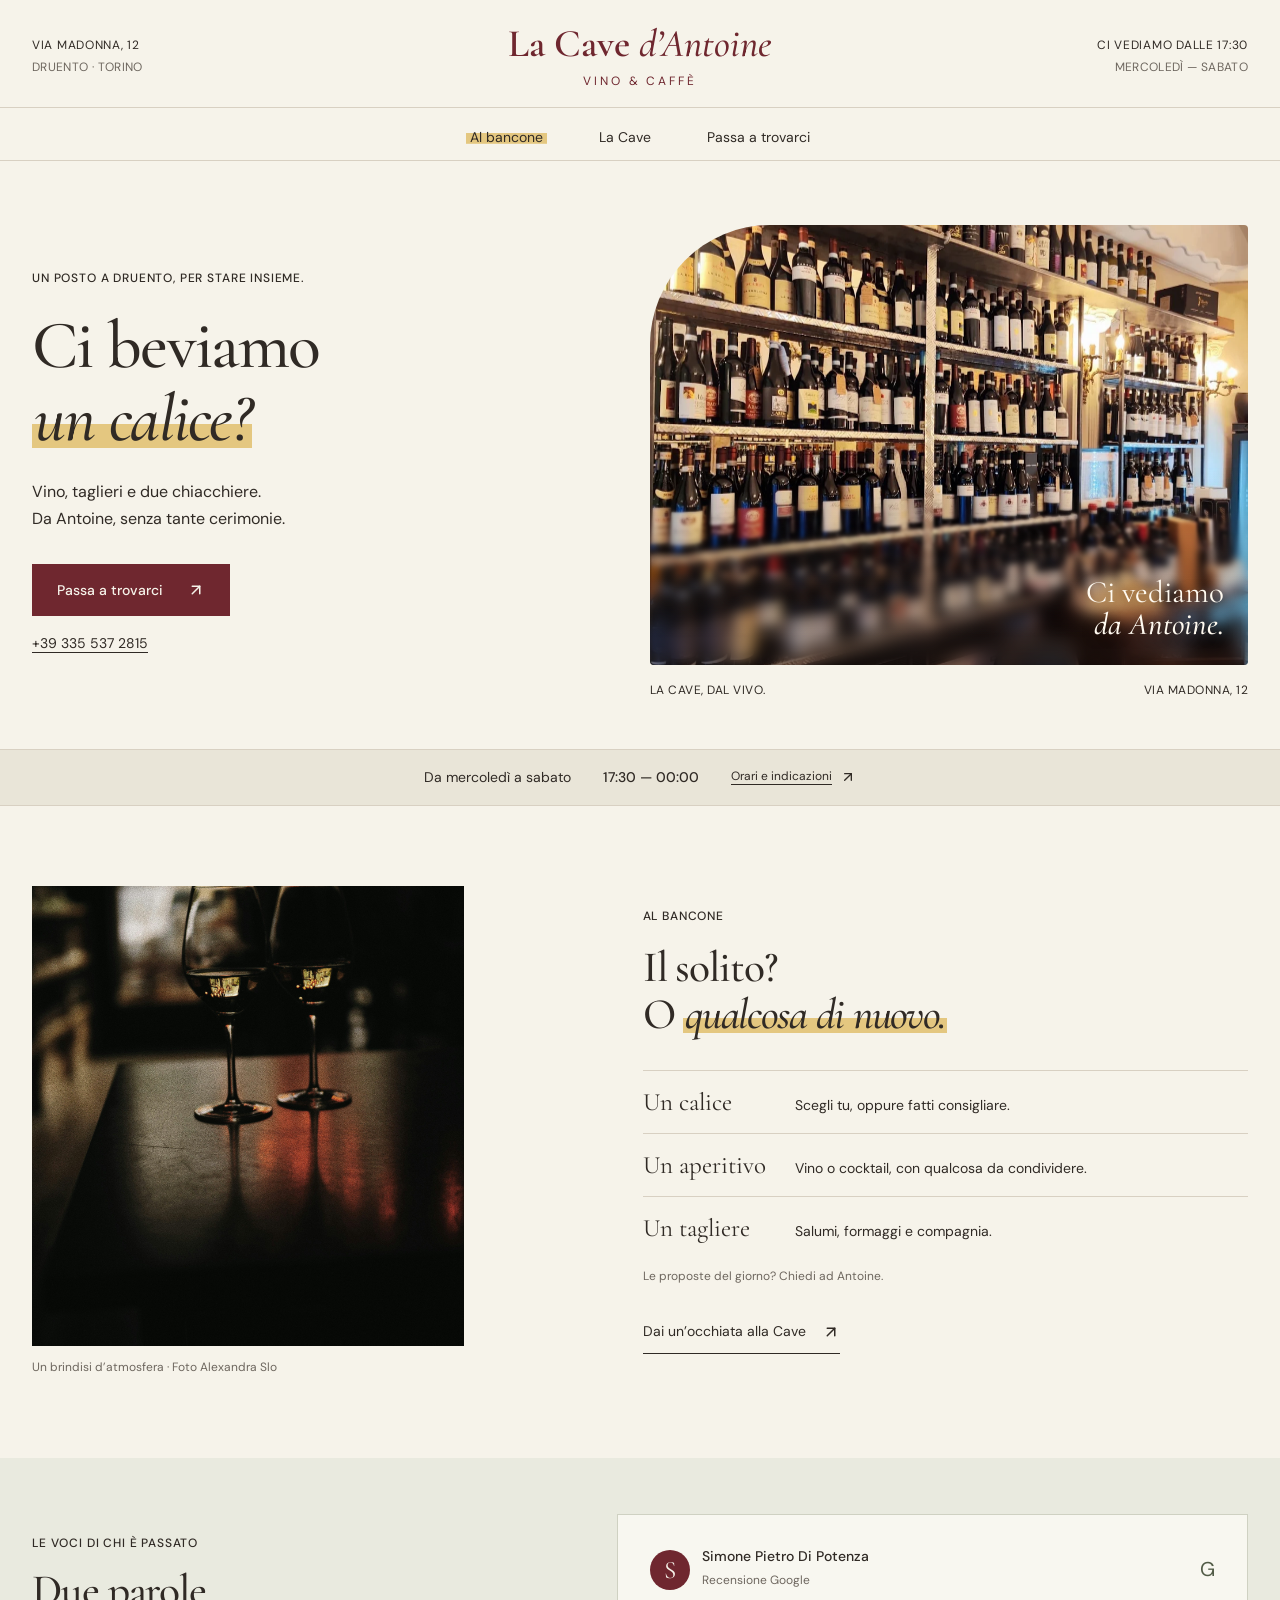
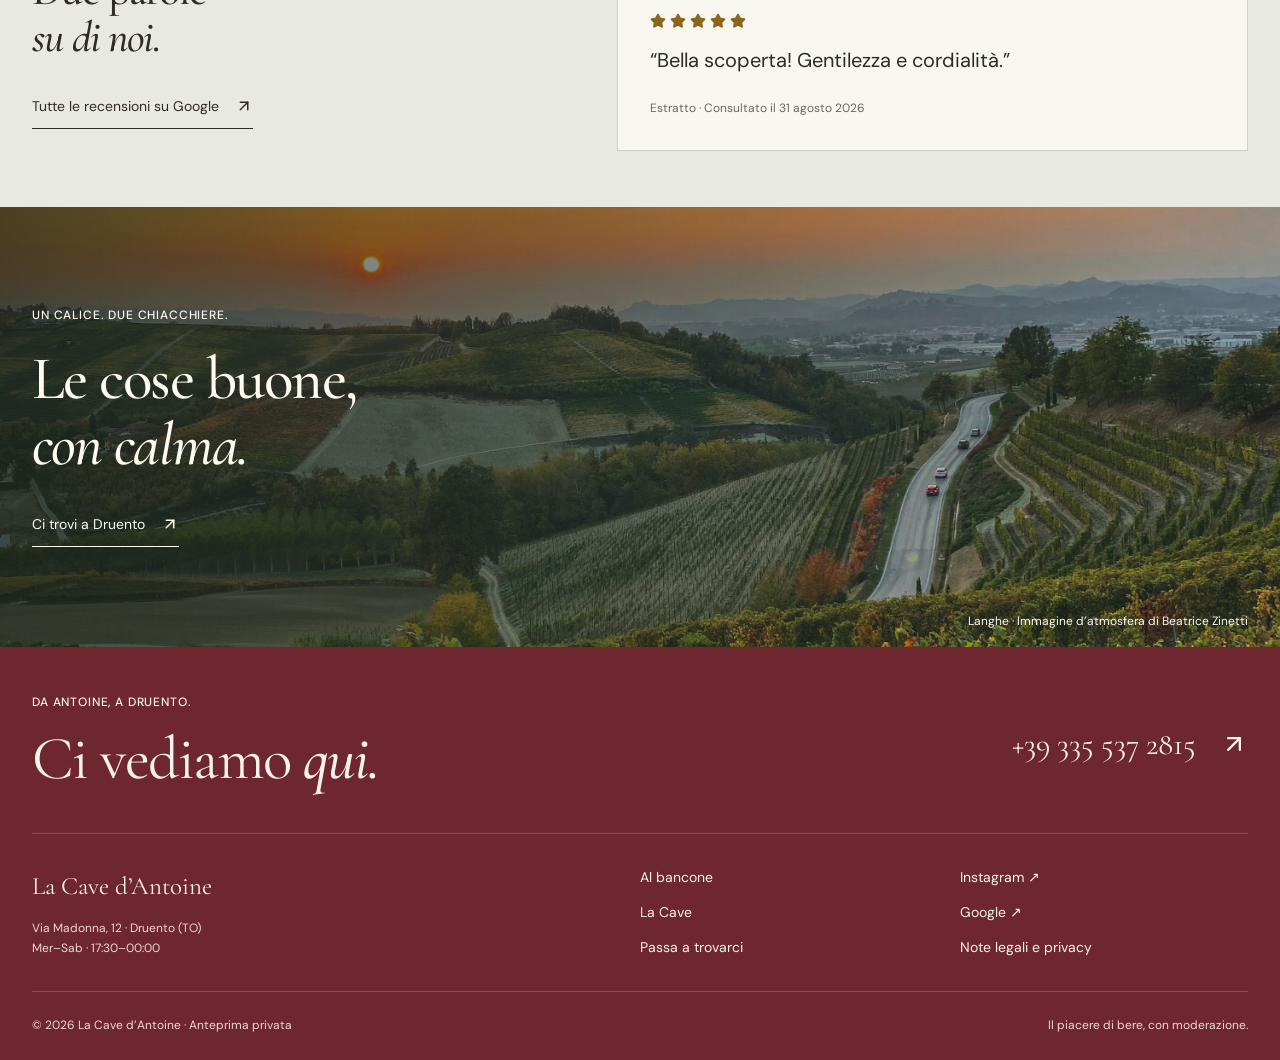
==== index.html @ 64b4bd1f "Add files via upload" ====
<!doctype html>
<html lang="it">
<head>
<!-- ⚠ TODO before publishing: replace every "your-domain-here.example" URL below (canonical/og/twitter) with the real live domain. -->
<meta charset="utf-8">
<meta name="viewport" content="width=device-width, initial-scale=1">
<title>La Cave d’Antoine | Un calice a Druento</title>
<meta name="description" content="Vino, taglieri e due chiacchiere. La Cave d’Antoine, Via Madonna 12 a Druento. Mercoledì–sabato dalle 17:30.">
<link rel="canonical" href="https://your-domain-here.example/">
<link rel="icon" href="assets/images/favicon.svg" type="image/svg+xml">
<link rel="icon" href="assets/images/favicon-32.png" sizes="32x32" type="image/png">
<link rel="icon" href="assets/images/favicon-16.png" sizes="16x16" type="image/png">
<link rel="apple-touch-icon" href="assets/images/apple-touch-icon.png">
<meta name="theme-color" content="#6f272f">
<meta property="og:type" content="website">
<meta property="og:locale" content="it_IT">
<meta property="og:site_name" content="La Cave d’Antoine">
<meta property="og:title" content="La Cave d’Antoine | Un calice a Druento">
<meta property="og:description" content="Vino, taglieri e due chiacchiere. La Cave d’Antoine, Via Madonna 12 a Druento. Mercoledì–sabato dalle 17:30.">
<meta property="og:url" content="https://your-domain-here.example/">
<meta property="og:image" content="https://your-domain-here.example/assets/images/og.png">
<meta property="og:image:type" content="image/png">
<meta property="og:image:width" content="1731">
<meta property="og:image:height" content="909">
<meta name="twitter:card" content="summary_large_image">
<meta name="twitter:title" content="La Cave d’Antoine | Un calice a Druento">
<meta name="twitter:description" content="Vino, taglieri e due chiacchiere. La Cave d’Antoine, Via Madonna 12 a Druento. Mercoledì–sabato dalle 17:30.">
<meta name="twitter:image" content="https://your-domain-here.example/assets/images/og.png">
<link rel="stylesheet" href="assets/css/style.css">
</head>
<body>
<a class="skip-link" href="#contenuto">Vai al contenuto</a>
<header class="masthead">
  <div class="masthead-sign wrap">
    <p class="masthead-address">VIA MADONNA, 12<span>DRUENTO · TORINO</span></p>
    <a href="index.html" class="sign-name" aria-label="La Cave d’Antoine, pagina iniziale">La Cave <em>d’Antoine</em><small>VINO &amp; CAFFÈ</small></a>
    <p class="masthead-hours">CI VEDIAMO DALLE 17:30<span>MERCOLEDÌ — SABATO</span></p>
    <button type="button" class="menu-toggle" id="menu-toggle" aria-label="Apri il menu" aria-haspopup="dialog"><svg width="24" height="24" viewBox="0 0 24 24" fill="none" stroke="currentColor" stroke-width="2" stroke-linecap="round" stroke-linejoin="round" aria-hidden="true"><path d="M4 5h16"/><path d="M4 12h16"/><path d="M4 19h16"/></svg></button>
  </div>
  <nav class="masthead-nav" aria-label="Navigazione principale">
    <a href="index.html" aria-current="page"><span class="nav-marker" data-letter-swap>Al bancone</span></a>
    <a href="la-cave.html"><span class="nav-marker" data-letter-swap>La Cave</span></a>
    <a href="contatti.html"><span class="nav-marker" data-letter-swap>Passa a trovarci</span></a>
  </nav>
  <div class="masthead-mobile-note"><span>DRUENTO</span><span>MER–SAB DALLE 17:30</span></div>
</header>

<dialog class="menu-sheet" id="menu-dialog" aria-label="Menu di navigazione">
  <svg class="menu-curtain" viewBox="0 0 100 100" preserveAspectRatio="none" aria-hidden="true"><path d="M 0 100 V 0 Q 50 0 100 0 V 100 z"></path></svg>
  <button type="button" class="menu-close" data-dialog-close aria-label="Chiudi il menu"><svg width="24" height="24" viewBox="0 0 24 24" fill="none" stroke="currentColor" stroke-width="2" stroke-linecap="round" stroke-linejoin="round" aria-hidden="true"><path d="M18 6 6 18"/><path d="m6 6 12 12"/></svg></button>
  <div class="menu-sheet-copy">
    <h2 class="dialog-title">Ciao, accomodati.</h2>
    <p class="sr-only">Navigazione del sito La Cave d’Antoine</p>
    <nav aria-label="Navigazione mobile">
      <a href="index.html" aria-current="page"><span>01</span>Al bancone<svg width="24" height="24" viewBox="0 0 24 24" fill="none" stroke="currentColor" stroke-width="2" stroke-linecap="round" stroke-linejoin="round" aria-hidden="true"><path d="M7 7h10v10"/><path d="M7 17 17 7"/></svg></a>
      <a href="la-cave.html"><span>02</span>La Cave<svg width="24" height="24" viewBox="0 0 24 24" fill="none" stroke="currentColor" stroke-width="2" stroke-linecap="round" stroke-linejoin="round" aria-hidden="true"><path d="M7 7h10v10"/><path d="M7 17 17 7"/></svg></a>
      <a href="contatti.html"><span>03</span>Passa a trovarci<svg width="24" height="24" viewBox="0 0 24 24" fill="none" stroke="currentColor" stroke-width="2" stroke-linecap="round" stroke-linejoin="round" aria-hidden="true"><path d="M7 7h10v10"/><path d="M7 17 17 7"/></svg></a>
    </nav>
    <a href="tel:+393355372815" class="menu-phone">+39 335 537 2815</a>
    <p>Mer–Sab · 17:30–00:00</p>
    <a href="note-legali.html" class="text-link">Note legali e privacy</a>
  </div>
</dialog>

<main id="contenuto">
<section class="home-hero wrap" data-depth-scene>
  <div class="home-hello">
    <p class="eyebrow">UN POSTO A DRUENTO, PER STARE INSIEME.</p>
    <h1><span class="soft-blur" data-soft-blur aria-label="Ci beviamo"><span aria-hidden="true"><span class="soft-character">C</span><span class="soft-character">i</span><span class="soft-character">&nbsp;</span><span class="soft-character">b</span><span class="soft-character">e</span><span class="soft-character">v</span><span class="soft-character">i</span><span class="soft-character">a</span><span class="soft-character">m</span><span class="soft-character">o</span></span></span><br><mark class="text-highlight" data-highlight>un calice?</mark></h1>
    <p>Vino, taglieri e due chiacchiere.<br>Da Antoine, senza tante cerimonie.</p>
    <a href="contatti.html" class="button"><span>Passa a trovarci</span><svg width="18" height="18" viewBox="0 0 24 24" fill="none" stroke="currentColor" stroke-width="2" stroke-linecap="round" stroke-linejoin="round" aria-hidden="true"><path d="M7 7h10v10"/><path d="M7 17 17 7"/></svg></a>
    <a class="home-phone" href="tel:+393355372815">+39 335 537 2815</a>
  </div>
  <figure class="home-photo">
    <div class="photo-window" data-scroll-zoom>
      <img data-depth="24" src="assets/images/cantina.webp" alt="La parete di vini e il banco in legno della Cave d’Antoine" width="1360" height="1020" fetchpriority="high" loading="eager" sizes="(max-width: 767px) 100vw, 55vw">
      <div class="progressive-blur" aria-hidden="true">
        <span style="backdrop-filter:blur(0px);-webkit-backdrop-filter:blur(0px);mask-image:linear-gradient(180deg, rgba(255,255,255,0) 0%, rgba(255,255,255,1) 14.29%, rgba(255,255,255,1) 28.57%, rgba(255,255,255,0) 42.86%);-webkit-mask-image:linear-gradient(180deg, rgba(255,255,255,0) 0%, rgba(255,255,255,1) 14.29%, rgba(255,255,255,1) 28.57%, rgba(255,255,255,0) 42.86%)"></span>
        <span style="backdrop-filter:blur(1.5px);-webkit-backdrop-filter:blur(1.5px);mask-image:linear-gradient(180deg, rgba(255,255,255,0) 14.29%, rgba(255,255,255,1) 28.57%, rgba(255,255,255,1) 42.86%, rgba(255,255,255,0) 57.14%);-webkit-mask-image:linear-gradient(180deg, rgba(255,255,255,0) 14.29%, rgba(255,255,255,1) 28.57%, rgba(255,255,255,1) 42.86%, rgba(255,255,255,0) 57.14%)"></span>
        <span style="backdrop-filter:blur(3px);-webkit-backdrop-filter:blur(3px);mask-image:linear-gradient(180deg, rgba(255,255,255,0) 28.57%, rgba(255,255,255,1) 42.86%, rgba(255,255,255,1) 57.14%, rgba(255,255,255,0) 71.43%);-webkit-mask-image:linear-gradient(180deg, rgba(255,255,255,0) 28.57%, rgba(255,255,255,1) 42.86%, rgba(255,255,255,1) 57.14%, rgba(255,255,255,0) 71.43%)"></span>
        <span style="backdrop-filter:blur(4.5px);-webkit-backdrop-filter:blur(4.5px);mask-image:linear-gradient(180deg, rgba(255,255,255,0) 42.86%, rgba(255,255,255,1) 57.14%, rgba(255,255,255,1) 71.43%, rgba(255,255,255,0) 85.71%);-webkit-mask-image:linear-gradient(180deg, rgba(255,255,255,0) 42.86%, rgba(255,255,255,1) 57.14%, rgba(255,255,255,1) 71.43%, rgba(255,255,255,0) 85.71%)"></span>
        <span style="backdrop-filter:blur(6px);-webkit-backdrop-filter:blur(6px);mask-image:linear-gradient(180deg, rgba(255,255,255,0) 57.14%, rgba(255,255,255,1) 71.43%, rgba(255,255,255,1) 85.71%, rgba(255,255,255,0) 100%);-webkit-mask-image:linear-gradient(180deg, rgba(255,255,255,0) 57.14%, rgba(255,255,255,1) 71.43%, rgba(255,255,255,1) 85.71%, rgba(255,255,255,0) 100%)"></span>
        <span style="backdrop-filter:blur(7.5px);-webkit-backdrop-filter:blur(7.5px);mask-image:linear-gradient(180deg, rgba(255,255,255,0) 71.43%, rgba(255,255,255,1) 85.71%, rgba(255,255,255,1) 100%, rgba(255,255,255,0) 114.29%);-webkit-mask-image:linear-gradient(180deg, rgba(255,255,255,0) 71.43%, rgba(255,255,255,1) 85.71%, rgba(255,255,255,1) 100%, rgba(255,255,255,0) 114.29%)"></span>
      </div>
      <span class="photo-note">Ci vediamo<br><em>da Antoine.</em></span>
    </div>
    <figcaption><span>LA CAVE, DAL VIVO.</span><span>VIA MADONNA, 12</span></figcaption>
  </figure>
</section>

<div class="hours-ribbon"><span>Da mercoledì a sabato</span><strong>17:30 — 00:00</strong><a href="contatti.html">Orari e indicazioni<svg width="16" height="16" viewBox="0 0 24 24" fill="none" stroke="currentColor" stroke-width="2" stroke-linecap="round" stroke-linejoin="round" aria-hidden="true"><path d="M7 7h10v10"/><path d="M7 17 17 7"/></svg></a></div>

<section class="home-offering wrap">
  <figure class="atmosphere-photo" data-depth-scene>
    <div class="photo-window"><img data-depth="24" src="assets/images/calici-atmosfera.jpg" alt="Due calici su un tavolo, immagine d’atmosfera" width="3000" height="4000" loading="lazy" sizes="(max-width: 767px) 100vw, 40vw"></div>
    <figcaption class="image-credit">Un brindisi d’atmosfera · Foto Alexandra Slo</figcaption>
  </figure>
  <div>
    <p class="eyebrow">AL BANCONE</p>
    <h2>Il solito?<br>O <mark class="text-highlight" data-highlight>qualcosa di nuovo.</mark></h2>
    <dl class="offering-list">
      <div><dt>Un calice</dt><dd>Scegli tu, oppure fatti consigliare.</dd></div>
      <div><dt>Un aperitivo</dt><dd>Vino o cocktail, con qualcosa da condividere.</dd></div>
      <div><dt>Un tagliere</dt><dd>Salumi, formaggi e compagnia.</dd></div>
    </dl>
    <p class="quiet-note">Le proposte del giorno? Chiedi ad Antoine.</p>
    <a href="la-cave.html" class="text-link">Dai un’occhiata alla Cave<svg width="18" height="18" viewBox="0 0 24 24" fill="none" stroke="currentColor" stroke-width="2" stroke-linecap="round" stroke-linejoin="round" aria-hidden="true"><path d="M7 7h10v10"/><path d="M7 17 17 7"/></svg></a>
  </div>
</section>

<section class="reviews-section reviews-compact" aria-labelledby="home-reviews">
  <div class="wrap reviews-inner">
    <div class="reviews-heading">
      <p class="eyebrow">LE VOCI DI CHI È PASSATO</p>
      <h2 id="home-reviews">Due parole<br><em>su di noi.</em></h2>
      <a href="https://share.google/zh0mbzC94YwaQbhdW" class="text-link" target="_blank" rel="noreferrer">Tutte le recensioni su Google<svg width="18" height="18" viewBox="0 0 24 24" fill="none" stroke="currentColor" stroke-width="2" stroke-linecap="round" stroke-linejoin="round" aria-hidden="true"><path d="M7 7h10v10"/><path d="M7 17 17 7"/></svg></a>
    </div>
    <article class="review-card">
      <div class="review-person">
        <span class="review-avatar" aria-hidden="true">S</span>
        <div><h3>Simone Pietro Di Potenza</h3><span>Recensione Google</span></div>
        <span class="google-label" aria-label="Fonte Google">G</span>
      </div>
      <div class="review-stars" aria-label="5 stelle su 5">
        <svg width="16" height="16" viewBox="0 0 24 24" fill="currentColor" stroke="currentColor" stroke-width="2" stroke-linecap="round" stroke-linejoin="round" aria-hidden="true"><path d="M11.525 2.295a.53.53 0 0 1 .95 0l2.31 4.679a2.123 2.123 0 0 0 1.595 1.16l5.166.756a.53.53 0 0 1 .294.904l-3.736 3.638a2.123 2.123 0 0 0-.611 1.878l.882 5.14a.53.53 0 0 1-.771.56l-4.618-2.428a2.122 2.122 0 0 0-1.973 0L6.396 21.01a.53.53 0 0 1-.77-.56l.881-5.139a2.122 2.122 0 0 0-.611-1.879L2.16 9.795a.53.53 0 0 1 .294-.906l5.165-.755a2.122 2.122 0 0 0 1.597-1.16z"/></svg>
        <svg width="16" height="16" viewBox="0 0 24 24" fill="currentColor" stroke="currentColor" stroke-width="2" stroke-linecap="round" stroke-linejoin="round" aria-hidden="true"><path d="M11.525 2.295a.53.53 0 0 1 .95 0l2.31 4.679a2.123 2.123 0 0 0 1.595 1.16l5.166.756a.53.53 0 0 1 .294.904l-3.736 3.638a2.123 2.123 0 0 0-.611 1.878l.882 5.14a.53.53 0 0 1-.771.56l-4.618-2.428a2.122 2.122 0 0 0-1.973 0L6.396 21.01a.53.53 0 0 1-.77-.56l.881-5.139a2.122 2.122 0 0 0-.611-1.879L2.16 9.795a.53.53 0 0 1 .294-.906l5.165-.755a2.122 2.122 0 0 0 1.597-1.16z"/></svg>
        <svg width="16" height="16" viewBox="0 0 24 24" fill="currentColor" stroke="currentColor" stroke-width="2" stroke-linecap="round" stroke-linejoin="round" aria-hidden="true"><path d="M11.525 2.295a.53.53 0 0 1 .95 0l2.31 4.679a2.123 2.123 0 0 0 1.595 1.16l5.166.756a.53.53 0 0 1 .294.904l-3.736 3.638a2.123 2.123 0 0 0-.611 1.878l.882 5.14a.53.53 0 0 1-.771.56l-4.618-2.428a2.122 2.122 0 0 0-1.973 0L6.396 21.01a.53.53 0 0 1-.77-.56l.881-5.139a2.122 2.122 0 0 0-.611-1.879L2.16 9.795a.53.53 0 0 1 .294-.906l5.165-.755a2.122 2.122 0 0 0 1.597-1.16z"/></svg>
        <svg width="16" height="16" viewBox="0 0 24 24" fill="currentColor" stroke="currentColor" stroke-width="2" stroke-linecap="round" stroke-linejoin="round" aria-hidden="true"><path d="M11.525 2.295a.53.53 0 0 1 .95 0l2.31 4.679a2.123 2.123 0 0 0 1.595 1.16l5.166.756a.53.53 0 0 1 .294.904l-3.736 3.638a2.123 2.123 0 0 0-.611 1.878l.882 5.14a.53.53 0 0 1-.771.56l-4.618-2.428a2.122 2.122 0 0 0-1.973 0L6.396 21.01a.53.53 0 0 1-.77-.56l.881-5.139a2.122 2.122 0 0 0-.611-1.879L2.16 9.795a.53.53 0 0 1 .294-.906l5.165-.755a2.122 2.122 0 0 0 1.597-1.16z"/></svg>
        <svg width="16" height="16" viewBox="0 0 24 24" fill="currentColor" stroke="currentColor" stroke-width="2" stroke-linecap="round" stroke-linejoin="round" aria-hidden="true"><path d="M11.525 2.295a.53.53 0 0 1 .95 0l2.31 4.679a2.123 2.123 0 0 0 1.595 1.16l5.166.756a.53.53 0 0 1 .294.904l-3.736 3.638a2.123 2.123 0 0 0-.611 1.878l.882 5.14a.53.53 0 0 1-.771.56l-4.618-2.428a2.122 2.122 0 0 0-1.973 0L6.396 21.01a.53.53 0 0 1-.77-.56l.881-5.139a2.122 2.122 0 0 0-.611-1.879L2.16 9.795a.53.53 0 0 1 .294-.906l5.165-.755a2.122 2.122 0 0 0 1.597-1.16z"/></svg>
      </div>
      <blockquote>“Bella scoperta! Gentilezza e cordialità.”</blockquote>
      <p class="review-source">Estratto · Consultato il 31 agosto 2026</p>
    </article>
  </div>
</section>

<section class="landscape" data-depth-scene>
  <img data-depth="56" src="assets/images/langhe-atmosfera.jpg" alt="Vigneti delle Langhe al tramonto, immagine d’atmosfera" width="3000" height="4000" loading="lazy" sizes="100vw">
  <div class="landscape-shade"></div>
  <div class="wrap landscape-copy">
    <p class="eyebrow">UN CALICE. DUE CHIACCHIERE.</p>
    <h2>Le cose buone,<br><em>con calma.</em></h2>
    <a href="contatti.html" class="text-link">Ci trovi a Druento<svg width="18" height="18" viewBox="0 0 24 24" fill="none" stroke="currentColor" stroke-width="2" stroke-linecap="round" stroke-linejoin="round" aria-hidden="true"><path d="M7 7h10v10"/><path d="M7 17 17 7"/></svg></a>
  </div>
  <p class="landscape-credit">Langhe · Immagine d’atmosfera di Beatrice Zinetti</p>
</section>
</main>

<footer class="site-footer">
  <div class="wrap">
    <div class="footer-top">
      <div><p class="eyebrow">DA ANTOINE, A DRUENTO.</p><p class="footer-invitation">Ci vediamo <em>qui.</em></p></div>
      <a href="tel:+393355372815" class="footer-phone">+39 335 537 2815<svg width="28" height="28" viewBox="0 0 24 24" fill="none" stroke="currentColor" stroke-width="2" stroke-linecap="round" stroke-linejoin="round" aria-hidden="true"><path d="M7 7h10v10"/><path d="M7 17 17 7"/></svg></a>
    </div>
    <div class="footer-main">
      <div><a href="index.html" class="footer-brand">La Cave d’Antoine</a><p>Via Madonna, 12 · Druento (TO)<br>Mer–Sab · 17:30–00:00</p></div>
      <nav aria-label="Pagine del sito">
        <a href="index.html">Al bancone</a>
        <a href="la-cave.html">La Cave</a>
        <a href="contatti.html">Passa a trovarci</a>
      </nav>
      <nav aria-label="Social e informazioni">
        <a href="https://www.instagram.com/lacave.dantoine/" target="_blank" rel="noreferrer">Instagram ↗</a>
        <a href="https://share.google/zh0mbzC94YwaQbhdW" target="_blank" rel="noreferrer">Google ↗</a>
        <a href="note-legali.html">Note legali e privacy</a>
      </nav>
    </div>
    <div class="footer-bottom"><span>© <span data-year>2026</span> La Cave d’Antoine · Anteprima privata</span><span>Il piacere di bere, con moderazione.</span></div>
  </div>
</footer>
<div class="mobile-contact">
  <div class="edge-blur" aria-hidden="true">
    <span style="backdrop-filter:blur(1px);-webkit-backdrop-filter:blur(1px);mask-image:linear-gradient(to top, black, transparent);-webkit-mask-image:linear-gradient(to top, black, transparent)"></span>
    <span style="backdrop-filter:blur(2px);-webkit-backdrop-filter:blur(2px);mask-image:linear-gradient(to top, black, transparent);-webkit-mask-image:linear-gradient(to top, black, transparent)"></span>
    <span style="backdrop-filter:blur(3px);-webkit-backdrop-filter:blur(3px);mask-image:linear-gradient(to top, black, transparent);-webkit-mask-image:linear-gradient(to top, black, transparent)"></span>
    <span style="backdrop-filter:blur(6px);-webkit-backdrop-filter:blur(6px);mask-image:linear-gradient(to top, black, transparent);-webkit-mask-image:linear-gradient(to top, black, transparent)"></span>
    <span style="backdrop-filter:blur(12px);-webkit-backdrop-filter:blur(12px);mask-image:linear-gradient(to top, black, transparent);-webkit-mask-image:linear-gradient(to top, black, transparent)"></span>
  </div>
  <a href="tel:+393355372815"><svg width="16" height="16" viewBox="0 0 24 24" fill="none" stroke="currentColor" stroke-width="2" stroke-linecap="round" stroke-linejoin="round" aria-hidden="true"><path d="M13.832 16.568a1 1 0 0 0 1.213-.303l.355-.465A2 2 0 0 1 17 15h3a2 2 0 0 1 2 2v3a2 2 0 0 1-2 2A18 18 0 0 1 2 4a2 2 0 0 1 2-2h3a2 2 0 0 1 2 2v3a2 2 0 0 1-.8 1.6l-.468.351a1 1 0 0 0-.292 1.233 14 14 0 0 0 6.392 6.384"/></svg>Chiamaci</a>
  <a href="https://www.google.com/maps/dir/?api=1&destination=45.12890180,7.58434950" target="_blank" rel="noreferrer"><svg width="16" height="16" viewBox="0 0 24 24" fill="none" stroke="currentColor" stroke-width="2" stroke-linecap="round" stroke-linejoin="round" aria-hidden="true"><path d="M20 10c0 4.993-5.539 10.193-7.399 11.799a1 1 0 0 1-1.202 0C9.539 20.193 4 14.993 4 10a8 8 0 0 1 16 0"/><circle cx="12" cy="10" r="3"/></svg>Come arrivare</a>
</div>

<script type="application/ld+json">
{"@context":"https://schema.org","@type":"BarOrPub","name":"La Cave d’Antoine Vino & caffè","telephone":"+393355372815","address":{"@type":"PostalAddress","streetAddress":"Via Madonna, 12","addressLocality":"Druento","addressRegion":"TO","postalCode":"10040","addressCountry":"IT"},"geo":{"@type":"GeoCoordinates","latitude":45.1289018,"longitude":7.5843495},"openingHoursSpecification":[{"@type":"OpeningHoursSpecification","dayOfWeek":["Wednesday","Thursday","Friday","Saturday"],"opens":"17:30","closes":"00:00"}],"sameAs":["https://www.instagram.com/lacave.dantoine/","https://share.google/zh0mbzC94YwaQbhdW"]}
</script>
<script src="assets/js/main.js"></script>
</body>
</html>
---- assets/css/style.css ----
/* La Cave d'Antoine — static stylesheet.
   Merged from the former Next.js app/globals.css + app/design-memory.css.
   Design rules and component patterns adapted from the user's Design Memory
   library. Exact provenance and attributions: /CREDITS.md and /research/. */

/* Self-hosted fonts (variable, SIL Open Font License — see CREDITS.md).
   Each file covers its whole weight range, so one @font-face per style
   renders every weight used on the site (500/600 for headings, 400/500
   for body text) with no external request and no visual change. */
@font-face {
  font-family: 'Cormorant Garamond';
  font-style: normal;
  font-weight: 300 700;
  font-display: swap;
  src: url('../fonts/cormorant-garamond.woff2') format('woff2');
}
@font-face {
  font-family: 'Cormorant Garamond';
  font-style: italic;
  font-weight: 300 700;
  font-display: swap;
  src: url('../fonts/cormorant-garamond-italic.woff2') format('woff2');
}
@font-face {
  font-family: 'DM Sans';
  font-style: normal;
  font-weight: 100 1000;
  font-display: swap;
  src: url('../fonts/dm-sans.woff2') format('woff2');
}

:root {
  --background: #f6f3ea;
  --foreground: #302a25;
  --primary: #6f272f;
  --primary-foreground: #fffaf0;
  --secondary: #e9e5d8;
  --muted-foreground: #6e675f;
  --border: #d8d0c2;
  --marker: #e4c780;
  --olive: #515b46;
  --gutter: 32px;
  --ease: cubic-bezier(.22, 1, .36, 1);
  --font-display: 'Cormorant Garamond', Georgia, serif;
  --font-body: 'DM Sans', Arial, sans-serif;
  --type-xs: .75rem; --type-sm: .875rem; --type-base: 1rem; --type-lg: 1.25rem;
  --type-xl: 1.563rem; --type-2xl: 1.953rem; --type-3xl: 2.441rem;
  --type-4xl: 3.052rem; --type-5xl: 3.815rem; --type-display: 4.769rem;
  --space-1: 4px; --space-2: 8px; --space-3: 12px; --space-4: 16px;
  --space-6: 24px; --space-8: 32px; --space-12: 48px; --space-16: 64px;
  --motion-base: 250ms; --motion-slow: 400ms; --motion-reveal: 600ms;
  --shadow-lg: 0 12px 32px #302a251f;
}

/* --- Minimal preflight (was Tailwind's) --- */
[hidden] { display: none !important; }
*, ::before, ::after { box-sizing: border-box; border: 0 solid var(--border); }
button, input, textarea, select { font: inherit; color: inherit; background: transparent; padding: 0; margin: 0; }
button { -webkit-appearance: none; appearance: none; text-align: inherit; }
svg { display: block; }
ul, ol { list-style: none; padding: 0; margin: 0; }

/* --- Base --- */
html { scroll-behavior: smooth; scroll-padding-top: 32px; }
body { margin: 0; background: var(--background); color: var(--foreground); font-family: var(--font-body), Arial, sans-serif; font-size: 16px; line-height: 1.65; -webkit-font-smoothing: antialiased; }
a { color: inherit; text-decoration: none; }
button, a { -webkit-tap-highlight-color: transparent; }
button { cursor: pointer; }
img { display: block; max-width: 100%; }
figure, p, h1, h2, h3, blockquote, dl, dd { margin: 0; }
h1, h2, h3 { font-family: var(--font-display), Georgia, serif; font-weight: 500; line-height: 1.08; letter-spacing: -.025em; }
h1 { font-size: clamp(49px, 5.3vw, 76px); } h2 { font-size: clamp(39px, 3.4vw, 49px); } h3 { font-size: 31px; }
em { font-family: var(--font-display), Georgia, serif; font-weight: 500; }
::selection { background: var(--marker); color: var(--foreground); }
:focus-visible { outline: 2px solid var(--primary); outline-offset: 6px; }
.sr-only { position: absolute; width: 1px; height: 1px; padding: 0; margin: -1px; overflow: hidden; clip: rect(0, 0, 0, 0); white-space: nowrap; border: 0; }
.wrap { max-width: 1280px; width: calc(100% - var(--gutter) * 2); margin-inline: auto; }
.eyebrow { font-size: 12px; line-height: 1.2; letter-spacing: .07em; font-weight: 500; }
.quiet-note, .image-credit { font-size: 12px; color: var(--muted-foreground); }
.image-credit { margin-top: 12px; }
.skip-link { position: fixed; top: 8px; left: 16px; z-index: 100; transform: translateY(-160%); background: var(--background); border: 1px solid var(--primary); padding: 12px 16px; }
.skip-link:focus { transform: none; }

.button { display: inline-flex; position: relative; isolation: isolate; overflow: hidden; align-items: center; justify-content: center; gap: 24px; min-height: 52px; padding: 16px 24px; border: 1px solid var(--primary); border-radius: 0; color: var(--background); background: var(--background); font-size: 14px; font-weight: 500; line-height: 1.2; transition: color var(--motion-base) var(--ease); }
.button::before { content: ''; position: absolute; inset: 0; z-index: -1; background: var(--primary); transform-origin: 100% 50%; transition: transform var(--motion-slow) var(--ease); }
.button:hover, .button:focus-visible { color: var(--primary); }
.button:hover::before, .button:focus-visible::before { transform: scaleX(0); }
.button svg { flex-shrink: 0; }
.text-link { display: inline-flex; align-items: center; gap: 16px; min-height: 44px; font-size: 14px; line-height: 1.2; border-bottom: 1px solid currentColor; padding-block: 8px; }
.text-link svg { flex-shrink: 0; transition: transform var(--motion-base) var(--ease); }
.text-link:hover svg, .text-link:focus-visible svg { transform: translate(3px, -3px); }

/* --- Header --- */
.masthead { border-bottom: 1px solid var(--border); }
.masthead-sign { display: grid; grid-template-columns: 1fr auto 1fr; align-items: center; padding-block: 24px 20px; gap: 32px; }
.masthead-address, .masthead-hours { font-size: 12px; line-height: 1.5; letter-spacing: .06em; }
.masthead-address span, .masthead-hours span { display: block; color: var(--muted-foreground); margin-top: 4px; font-size: 12px; letter-spacing: .03em; }
.masthead-hours { text-align: right; }
.sign-name { text-align: center; color: var(--primary); font-family: var(--font-display), Georgia, serif; font-size: 39px; font-weight: 600; line-height: 1; white-space: nowrap; }
.sign-name small { display: block; font-family: var(--font-body), Arial, sans-serif; font-size: 12px; font-weight: 400; letter-spacing: .24em; margin-top: 12px; }
.masthead-nav { display: flex; justify-content: center; gap: 48px; border-top: 1px solid var(--border); }
.masthead-nav a { display: flex; align-items: center; justify-content: center; min-height: 52px; font-size: 14px; }
.nav-marker { background: linear-gradient(var(--marker), var(--marker)) left 85% / 0% 45% no-repeat; transition: background-size var(--motion-slow) var(--ease); padding-inline: 4px; }
.masthead-nav [aria-current=page] .nav-marker, .masthead-nav a:hover .nav-marker { background-size: 100% 45%; }
.menu-toggle, .masthead-mobile-note { display: none; }
.menu-toggle { border: 0; background: transparent; color: inherit; align-items: center; justify-content: center; }

/* letter-swap: pure CSS hover animation, Fancy Components MIT, see CREDITS.md */
.letter-swap, .letter-swap-visual { display: inline-flex; }
.letter-swap { vertical-align: bottom; overflow: clip; line-height: 1.2; }
.swap-cell { position: relative; display: inline-flex; white-space: pre; }
.swap-primary { position: relative; }
.swap-secondary { position: absolute; top: 100%; left: 0; }
a:hover .swap-primary, a:focus-visible .swap-primary, a:hover .swap-secondary, a:focus-visible .swap-secondary { animation: letter-forward var(--motion-slow) var(--ease) var(--letter-delay, 0ms) both; }
@keyframes letter-forward { to { transform: translateY(-100%); } }

/* --- Home --- */
.home-hero { display: grid; grid-template-columns: 1fr 1.08fr; gap: 64px; padding-block: 64px 48px; align-items: center; }
.home-hello h1 { margin: 24px 0; }
.home-hello > p:not(.eyebrow) { max-width: 400px; }
.home-hello .button { margin-top: 32px; }
.home-phone { display: block; width: fit-content; font-size: 14px; margin-top: 16px; text-decoration: underline; text-underline-offset: 4px; }
.home-photo { min-width: 0; }
.photo-window { position: relative; overflow: clip; }
.home-photo .photo-window { height: 440px; border-radius: 120px 4px 4px 4px; }
.photo-window > img { width: 100%; height: calc(100% + 96px); position: absolute; inset: -48px 0; object-fit: cover; transform: translate3d(0, var(--depth-y, 0px), 0) scale(var(--image-scale, 1)); }
.home-photo .photo-window > img { object-position: 57% 50%; }
.home-photo figcaption { display: flex; justify-content: space-between; gap: 16px; font-size: 12px; margin-top: 16px; letter-spacing: .04em; }
.photo-note { position: absolute; z-index: 2; bottom: 24px; right: 24px; color: #fffaf0; text-align: right; font-family: var(--font-display), Georgia, serif; font-size: 31px; line-height: 1.05; text-shadow: 0 2px 12px #24150b99; }

/* soft-blur-in: animata MIT adaptation, see CREDITS.md */
.soft-blur { display: inline-block; white-space: nowrap; }
.soft-character { display: inline-block; }

/* text-highlight: Fancy Components MIT adaptation, see CREDITS.md */
.text-highlight { color: inherit; font-style: italic; font-family: var(--font-display), Georgia, serif; background: linear-gradient(transparent 57%, var(--marker) 57%, var(--marker) 87%, transparent 87%) left / 100% 100% no-repeat; box-decoration-break: clone; -webkit-box-decoration-break: clone; padding-inline: .03em; }

/* reveal-lines: animata "Mask Reveal Up" MIT adaptation, see CREDITS.md */
.reveal-lines, .reveal-line, .reveal-line-inner { display: block; }
.reveal-line { overflow: clip; padding-block: .1em; margin-block: -.1em; }

.hours-ribbon { display: flex; justify-content: center; align-items: center; gap: 32px; padding: 16px var(--gutter); background: var(--secondary); border-block: 1px solid var(--border); font-size: 14px; }
.hours-ribbon strong { font-weight: 500; }
.hours-ribbon a { display: flex; gap: 8px; align-items: center; font-size: 12px; text-decoration: underline; text-underline-offset: 4px; }
.home-offering { display: grid; grid-template-columns: .85fr 1fr; align-items: center; gap: 96px; padding-block: 80px; }
.atmosphere-photo { width: 100%; max-width: 432px; }
.atmosphere-photo .photo-window { height: 460px; }
.atmosphere-photo img { object-position: 50% 65%; }
.home-offering h2 { margin: 20px 0 32px; }
.offering-list > div { display: grid; grid-template-columns: 128px 1fr; align-items: baseline; gap: 24px; border-top: 1px solid var(--border); padding: 16px 0; }
.offering-list dt { font-family: var(--font-display), Georgia, serif; font-size: 25px; line-height: 1.2; }
.offering-list dd { font-size: 14px; line-height: 1.5; }
.home-offering .quiet-note { margin: 8px 0 24px; }

/* progressive-blur: motion-primitives MIT adaptation, see CREDITS.md */
.progressive-blur { position: absolute; pointer-events: none; inset: auto 0 0; height: 45%; z-index: 1; }
.progressive-blur > span { position: absolute; inset: 0; pointer-events: none; }
.progressive-blur::after { content: ''; position: absolute; inset: 0; background: linear-gradient(transparent, #261a154d); }

.reviews-section { background: #e9eadf; padding-block: 56px; }
.reviews-inner { display: grid; grid-template-columns: 1fr 1.25fr; gap: 80px; align-items: center; }
.reviews-heading h2 { margin-top: 16px; }
.reviews-heading .text-link { margin-top: 24px; }
.review-card { background: #f8f7f0; border: 1px solid #cfd1c2; padding: 32px; }
.review-person { display: flex; align-items: center; gap: 12px; }
.review-avatar { width: 40px; height: 40px; border-radius: 50%; flex-shrink: 0; background: var(--primary); color: var(--background); display: grid; place-items: center; font-family: var(--font-display), Georgia, serif; font-size: 25px; }
.review-person h3 { font-family: var(--font-body), Arial, sans-serif; font-size: 14px; font-weight: 500; line-height: 1.4; letter-spacing: 0; }
.review-person div > span { font-size: 12px; color: var(--muted-foreground); }
.google-label { margin-left: auto; font-size: 20px; color: var(--olive); }
.review-stars { display: flex; gap: 4px; color: #8d641c; margin-top: 20px; }
.review-card blockquote { font-size: 20px; line-height: 1.5; margin-top: 16px; }
.review-source { font-size: 12px; color: var(--muted-foreground); margin-top: 24px; }

.landscape { position: relative; min-height: 440px; display: flex; align-items: center; overflow: clip; color: #fffaf0; background: #353c2e; }
.landscape > img { position: absolute; inset: -80px 0; width: 100%; height: calc(100% + 160px); object-fit: cover; object-position: 50% 52%; transform: translate3d(0, var(--depth-y, 0px), 0); }
.landscape-shade { position: absolute; inset: 0; background: linear-gradient(90deg, #172016bb, #17201611); }
.landscape-copy { position: relative; padding-block: 64px; }
.landscape h2 { font-size: 61px; margin: 24px 0; }
.landscape-credit { position: absolute; bottom: 16px; right: var(--gutter); left: var(--gutter); text-align: right; font-size: 12px; }
.landscape :focus-visible, .site-footer :focus-visible { outline-color: var(--background); }

/* --- La Cave page --- */
.about-intro { display: grid; grid-template-columns: 1fr 1fr; gap: 64px; align-items: center; padding-block: 80px 64px; }
.about-intro h1 { font-size: 61px; margin: 24px 0; }
.about-intro p:not(.eyebrow) { max-width: 440px; margin-top: 16px; }
.about-intro .text-link { margin-top: 24px; }
.photo-stack { position: relative; height: 400px; margin-inline: 24px; }
.photo-stack figure { position: absolute; width: 80%; padding: 12px 12px 16px; background: #fffcf3; box-shadow: var(--shadow-lg); transition: transform var(--motion-slow) var(--ease); }
.photo-stack img { width: 100%; height: 260px; object-fit: cover; }
.photo-stack figcaption { font-family: var(--font-display), Georgia, serif; font-size: 20px; text-align: center; margin-top: 12px; }
.stack-back { left: 0; top: 0; transform: rotate(-9deg); }
.stack-front { right: 0; top: 56px; transform: rotate(7deg); }
.photo-stack:hover .stack-back, .photo-stack:focus-within .stack-back { transform: rotate(-4deg) translateY(-8px); }
.photo-stack:hover .stack-front, .photo-stack:focus-within .stack-front { transform: rotate(2deg) translateY(4px); }
.gallery-section { padding-block: 32px 80px; }
.section-heading { display: flex; justify-content: space-between; align-items: end; gap: 32px; margin-bottom: 32px; }
.section-heading h2 { margin-top: 16px; }
.section-heading > p { font-size: 14px; }
.gallery-grid { display: grid; grid-template-columns: repeat(4, 1fr); gap: 24px; }
.gallery-item:nth-child(even) { padding-top: 48px; }
.photo-button { position: relative; width: 100%; height: 300px; padding: 0; border: 0; border-radius: 0; overflow: clip; display: block; }
.photo-button > img { width: 100%; height: 100%; object-fit: cover; transition: transform var(--motion-slow) var(--ease); }
.photo-button:hover > img, .photo-button:focus-visible > img { transform: scale(1.04); }
.photo-zoom { position: absolute; right: 12px; bottom: 12px; display: grid; place-items: center; width: 36px; height: 36px; border-radius: 50%; background: var(--background); color: var(--primary); }
.gallery-caption { display: flex; align-items: baseline; gap: 12px; font-size: 12px; line-height: 1.5; margin-top: 12px; }
.gallery-caption > span:first-child { color: var(--primary); }
.instagram-note { display: flex; align-items: center; justify-content: space-between; gap: 32px; padding-block: 56px; }
.instagram-note > p { font-family: var(--font-display), Georgia, serif; font-size: 31px; line-height: 1.2; }

/* --- Contatti page --- */
.contact-page { padding-block: 64px 80px; }
.page-intro { margin-bottom: 56px; }
.page-intro h1 { margin-top: 24px; font-size: 61px; }
.contact-grid { display: grid; grid-template-columns: 1fr 1.15fr; gap: 80px; }
.contact-details { display: grid; gap: 32px; }
.contact-details h2 { font-size: 31px; margin-bottom: 16px; }
.phone-number { display: inline-flex; gap: 16px; align-items: center; font-family: var(--font-display), Georgia, serif; font-size: 31px; color: var(--primary); }
.contact-details section:first-child > p { font-size: 14px; margin-top: 8px; }
.hours > div { display: flex; justify-content: space-between; gap: 24px; padding: 12px 0; border-bottom: 1px solid var(--border); font-size: 14px; }
.hours dd { white-space: nowrap; }
.contact-details .quiet-note { margin-top: 12px; }
.contact-details .text-link { margin-top: 16px; }
.map-panel { position: relative; border: 1px solid var(--border); background: var(--secondary); min-height: 520px; }
.map-placeholder { height: 100%; min-height: 520px; padding: 32px; display: flex; flex-direction: column; align-items: center; justify-content: center; text-align: center; }
.map-placeholder > svg { color: var(--primary); margin-bottom: 16px; }
.map-placeholder > span { font-family: var(--font-display), Georgia, serif; font-style: italic; font-size: 49px; line-height: 1.1; }
.map-placeholder p { margin-top: 24px; }
.map-placeholder .button { margin-top: 32px; }
.map-placeholder small { font-size: 12px; margin-top: 20px; color: var(--muted-foreground); display: block; }
.map-placeholder > a { font-size: 12px; text-decoration: underline; margin-top: 8px; min-height: 32px; display: inline-flex; align-items: center; }
.map-panel iframe { width: 100%; height: 100%; min-height: 520px; display: block; border: 0; }
.map-hide { position: absolute; bottom: 16px; left: 50%; transform: translateX(-50%); background: var(--background); border: 1px solid var(--border); min-height: 44px; white-space: nowrap; display: inline-flex; align-items: center; gap: 8px; padding: 0 16px; }
.practical-notes { margin-top: 64px; padding-top: 32px; border-top: 1px solid var(--border); display: grid; grid-template-columns: 1fr 1.5fr; gap: 64px; }
.practical-notes h2 { font-size: 31px; }
.practical-notes details { border-bottom: 1px solid var(--border); }
.practical-notes summary { min-height: 64px; display: flex; align-items: center; justify-content: space-between; gap: 16px; font-size: 14px; line-height: 1.2; cursor: pointer; list-style: none; }
.practical-notes summary::-webkit-details-marker { display: none; }
.practical-notes details[open] svg { transform: rotate(45deg); }
.practical-notes details svg { transition: transform var(--motion-base) var(--ease); }
.practical-notes details p { padding-bottom: 24px; }
.around-note { font-size: 14px; max-width: 720px; margin-top: 40px; color: var(--muted-foreground); }
.around-note a { text-decoration: underline; text-underline-offset: 4px; }

/* --- Footer --- */
.site-footer { background: var(--primary); color: var(--background); padding-block: 48px 24px; }
.footer-top { display: flex; justify-content: space-between; align-items: center; gap: 32px; padding-bottom: 40px; border-bottom: 1px solid #ffffff30; }
.footer-invitation { font-family: var(--font-display), Georgia, serif; font-size: 61px; line-height: 1.1; margin-top: 16px; letter-spacing: -.025em; }
.footer-phone { display: flex; align-items: center; gap: 24px; font-family: var(--font-display), Georgia, serif; font-size: 31px; }
.footer-main { display: grid; grid-template-columns: 2fr 1fr 1fr; gap: 32px; padding-block: 32px; }
.footer-brand { font-family: var(--font-display), Georgia, serif; font-size: 25px; }
.footer-main p { font-size: 12px; margin-top: 12px; color: #ecd8d0; }
.footer-main nav { display: flex; flex-direction: column; align-items: flex-start; gap: 12px; font-size: 14px; }
.footer-main nav a:hover { text-decoration: underline; text-underline-offset: 4px; }
.footer-bottom { border-top: 1px solid #ffffff30; padding-top: 24px; display: flex; justify-content: space-between; gap: 24px; font-size: 12px; color: #ecd8d0; }
.mobile-contact { display: none; }

/* edge-blur: Cult UI MIT adaptation, see CREDITS.md */
.edge-blur { position: absolute; inset: auto 0 100%; height: 48px; pointer-events: none; }
.edge-blur > span { position: absolute; inset: 0; pointer-events: none; }

/* --- Note legali page --- */
.legal-page { max-width: 800px; padding-block: 64px 80px; }
.legal-page h1 { margin: 24px 0 32px; }
.legal-notice { border-left: 3px solid var(--primary); background: var(--secondary); padding: 20px 24px; }
.legal-notice strong { font-weight: 500; }
.legal-notice p { margin-top: 8px; font-size: 14px; }
.legal-index { display: flex; flex-wrap: wrap; gap: 24px; padding-block: 24px; border-bottom: 1px solid var(--border); font-size: 14px; }
.legal-page a { text-decoration: underline; text-underline-offset: 4px; }
.legal-page section { margin-top: 48px; }
.legal-page section h2 { font-size: 31px; margin-bottom: 20px; }
.legal-page h3 { font-size: 25px; margin-top: 32px; }
.legal-page section p { margin-top: 16px; }

/* --- 404 --- */
.not-found { padding-block: 80px 96px; }
.not-found h1 { margin: 24px 0 32px; }

/* --- Dialogs (native <dialog>) --- */
html.dialog-open { overflow: hidden; }
dialog { border: 0; padding: 0; background: transparent; color: inherit; max-width: none; max-height: none; }
dialog::backdrop { background: #201c18bb; animation: backdrop-in 100ms ease both; }
@keyframes backdrop-in { from { opacity: 0; } to { opacity: 1; } }
.photo-dialog, .menu-sheet { margin: auto; }
.photo-dialog { width: min(960px, calc(100vw - 32px)); border-radius: 0; padding: 24px; max-height: calc(100dvh - 32px); overflow: auto; background: var(--background); animation: dialog-in 100ms ease both; }
@keyframes dialog-in { from { opacity: 0; transform: scale(.95); } to { opacity: 1; transform: scale(1); } }
.photo-dialog > img { width: 100%; max-height: 68dvh; object-fit: contain; }
.photo-dialog .dialog-title { padding-right: 40px; font-family: var(--font-display), Georgia, serif; font-size: 25px; line-height: 1.2; font-weight: 500; }
.photo-dialog .dialog-description { font-size: 12px; color: var(--muted-foreground); margin-top: 12px; }
.dialog-x { position: absolute; right: 12px; top: 12px; width: 44px; height: 44px; border-radius: 50%; color: var(--foreground); background: var(--background); display: grid; place-items: center; border: 1px solid var(--border); }

.menu-sheet { position: fixed; inset: 0; width: 100vw; height: 100dvh; max-width: none; border: 0; border-radius: 0; background: transparent; padding: 0; box-shadow: none; overflow-y: auto; isolation: isolate; }
.menu-curtain { position: absolute; inset: 0; width: 100%; height: 100%; z-index: -1; fill: var(--background); }
.menu-close { position: absolute; top: 20px; right: 16px; width: 48px; height: 48px; border-radius: 0; z-index: 2; display: grid; place-items: center; }
.menu-sheet-copy { position: relative; padding: 96px 24px 40px; }
.menu-sheet-copy .dialog-title { font-family: var(--font-display), Georgia, serif; font-size: 39px; line-height: 1.1; font-style: italic; font-weight: 500; }
.menu-sheet nav { margin-block: 40px; }
.menu-sheet nav a { display: flex; align-items: center; gap: 16px; padding-block: 20px; border-bottom: 1px solid var(--border); font-family: var(--font-display), Georgia, serif; font-size: 31px; line-height: 1.2; }
.menu-sheet nav a > span { font-family: var(--font-body), Arial, sans-serif; color: var(--primary); font-size: 12px; }
.menu-sheet nav a svg { margin-left: auto; flex-shrink: 0; }
.menu-sheet nav [aria-current=page] { color: var(--primary); }
.menu-phone { font-size: 20px; display: block; }
.menu-sheet-copy > p { margin-top: 8px; font-size: 14px; }
.menu-sheet-copy > .text-link { font-size: 12px; margin-top: 32px; }

/* Codrops SVG path page transition adapted to the mobile menu, see CREDITS.md */
@supports (d: path('M 0 0 L 1 1')) {
  .menu-sheet[open] .menu-curtain path { animation: curtain-in var(--motion-slow) var(--ease) both; }
}
.menu-sheet[open] .menu-sheet-copy { animation: menu-copy-in var(--motion-slow) var(--ease) both; }
@keyframes curtain-in {
  0% { d: path('M 0 100 V 100 Q 50 100 100 100 V 100 z'); }
  45% { d: path('M 0 100 V 50 Q 50 0 100 50 V 100 z'); }
  100% { d: path('M 0 100 V 0 Q 50 0 100 0 V 100 z'); }
}
@keyframes menu-copy-in { 0%, 35% { opacity: 0; transform: translateY(12px); } 100% { opacity: 1; transform: translateY(0); } }

@media (max-width: 1023px) {
  :root { --gutter: 24px; }
  .masthead-sign { gap: 16px; }
  .sign-name { font-size: 31px; }
  .masthead-address, .masthead-hours { font-size: 12px; }
  .home-hero, .about-intro { gap: 40px; }
  .home-hero h1, .about-intro h1 { font-size: 49px; }
  .home-photo .photo-window { height: 400px; border-top-left-radius: 80px; }
  .home-offering { gap: 48px; }
  .offering-list > div { grid-template-columns: 1fr; gap: 4px; }
  .reviews-inner { gap: 40px; }
  .photo-stack { margin-inline: 8px; height: 360px; }
  .photo-stack img { height: 220px; }
  .gallery-grid { gap: 16px; }
  .photo-button { height: 240px; }
  .contact-grid { gap: 40px; }
  .footer-phone { font-size: 25px; gap: 16px; }
}
@media (max-width: 767px) {
  :root { --gutter: 20px; }
  body { padding-bottom: calc(64px + env(safe-area-inset-bottom)); }
  h1 { font-size: 49px; } h2 { font-size: 39px; }
  .masthead-sign { display: flex; justify-content: center; position: relative; padding-block: 20px; }
  .sign-name { font-size: 31px; padding-right: 24px; }
  .sign-name small { font-size: 10px; margin-top: 8px; }
  .masthead-address, .masthead-hours, .masthead-nav { display: none; }
  .menu-toggle { display: inline-flex; position: absolute; right: -8px; width: 44px; height: 44px; border-radius: 0; }
  .masthead-mobile-note { display: flex; justify-content: space-between; gap: 16px; padding: 8px var(--gutter); border-top: 1px solid var(--border); font-size: 10px; letter-spacing: .07em; }
  .home-hero { grid-template-columns: 1fr; gap: 32px; padding-block: 40px 32px; }
  .home-hero h1 { font-size: 61px; margin-block: 20px; }
  .home-hello .eyebrow { font-size: 10px; }
  .home-hello .button { margin-top: 24px; }
  .home-phone { display: inline-block; margin-left: 20px; font-size: 12px; }
  .home-photo .photo-window { height: 340px; border-radius: 80px 4px 4px 4px; }
  .photo-window > img { inset: 0; height: 100%; transform: none; }
  .photo-note { font-size: 31px; bottom: 20px; right: 20px; }
  .home-photo figcaption { font-size: 10px; margin-top: 12px; }
  .hours-ribbon { flex-wrap: wrap; gap: 4px 16px; padding-block: 16px; font-size: 12px; }
  .hours-ribbon a { width: 100%; justify-content: center; margin-top: 4px; }
  .home-offering { grid-template-columns: 1fr; gap: 32px; padding-block: 48px; }
  .home-offering > div:last-child { order: -1; }
  .home-offering h2 { margin: 16px 0 24px; }
  .offering-list > div { grid-template-columns: 108px 1fr; gap: 16px; }
  .offering-list dt { font-size: 25px; }
  .atmosphere-photo { max-width: none; }
  .atmosphere-photo .photo-window { height: 360px; }
  .atmosphere-photo img { object-position: 50% 60%; }
  .reviews-section { padding-block: 40px; }
  .reviews-inner { grid-template-columns: 1fr; gap: 24px; }
  .reviews-heading h2 br { display: none; }
  .reviews-heading .text-link { margin-top: 16px; }
  .review-card { padding: 24px; }
  .review-card blockquote { font-size: 20px; }
  .landscape { min-height: 400px; }
  .landscape > img { inset: 0; height: 100%; transform: none; }
  .landscape h2 { font-size: 49px; }
  .landscape-credit { text-align: left; font-size: 10px; }
  .about-intro { grid-template-columns: 1fr; gap: 48px; padding-block: 40px 32px; }
  .about-intro h1 { font-size: 49px; margin-block: 20px; }
  .photo-stack { margin-inline: 20px; height: 360px; max-width: 400px; width: calc(100% - 40px); justify-self: center; }
  .photo-stack img { height: 232px; }
  .gallery-section { padding-block: 24px 48px; }
  .section-heading { display: block; margin-bottom: 24px; }
  .section-heading > p { margin-top: 16px; }
  .gallery-grid { grid-template-columns: 1fr 1fr; gap: 24px 16px; }
  .gallery-item:nth-child(even) { padding-top: 32px; }
  .photo-button { height: 240px; }
  .gallery-caption { gap: 8px; }
  .instagram-note { display: block; padding-block: 40px; }
  .instagram-note > p { font-size: 31px; }
  .instagram-note .text-link { margin-top: 24px; }
  .contact-page { padding-block: 40px 48px; }
  .page-intro { margin-bottom: 40px; }
  .page-intro h1 { font-size: 49px; }
  .contact-grid { grid-template-columns: 1fr; gap: 40px; }
  .phone-number { font-size: 31px; }
  .map-panel, .map-placeholder, .map-panel iframe { min-height: 400px; }
  .map-panel iframe { height: 400px; }
  .map-placeholder { padding: 32px 16px; }
  .practical-notes { grid-template-columns: 1fr; gap: 16px; margin-top: 40px; }
  .around-note { margin-top: 32px; }
  .site-footer { padding-block: 40px 24px; }
  .footer-top { display: block; padding-bottom: 32px; }
  .footer-invitation { font-size: 49px; }
  .footer-phone { font-size: 25px; margin-top: 24px; }
  .footer-main { grid-template-columns: 1fr 1fr; gap: 32px 24px; }
  .footer-main > div { grid-column: 1 / -1; }
  .footer-main nav { font-size: 12px; }
  .footer-bottom { flex-direction: column; gap: 8px; }
  .mobile-contact { display: grid; grid-template-columns: 1fr 1fr; position: fixed; inset: auto 0 0; z-index: 30; background: var(--background); border-top: 1px solid var(--border); padding: 8px 16px calc(8px + env(safe-area-inset-bottom)); gap: 8px; }
  .mobile-contact a { position: relative; display: flex; align-items: center; justify-content: center; gap: 8px; font-size: 12px; line-height: 1.2; min-height: 48px; }
  .mobile-contact a:first-of-type { background: var(--primary); color: var(--background); }
  .legal-page { padding-block: 40px 48px; }
  .legal-notice { padding: 16px; }
  .legal-page section { margin-top: 32px; }
  .legal-index { gap: 20px; }
  .photo-dialog { padding: 16px; }
}
@media (max-width: 380px) {
  :root { --gutter: 16px; }
  .home-hero h1 { font-size: 49px; }
  .home-phone { margin-left: 0; display: block; }
  .sign-name { font-size: 25px; }
  .home-photo .photo-window { height: 300px; }
  .about-intro h1, .page-intro h1 { font-size: 39px; }
  .photo-stack img { height: 200px; }
  .photo-stack { height: 320px; }
  .photo-button { height: 200px; }
  .offering-list > div { grid-template-columns: 96px 1fr; gap: 12px; }
  .offering-list dt { font-size: 20px; }
  .phone-number { font-size: 25px; gap: 12px; }
  .review-card { padding: 20px; }
  .menu-sheet nav a { font-size: 25px; }
  .menu-sheet-copy { padding-inline: 20px; }
}
@media (max-width: 767px) {
  [data-depth] { --depth-y: 0px; --image-scale: 1; }
}
@media (prefers-reduced-motion: reduce) {
  html { scroll-behavior: auto; }
  *, *::before, *::after { animation-duration: .01ms !important; animation-iteration-count: 1 !important; transition-duration: .01ms !important; scroll-behavior: auto !important; }
  .photo-stack figure, .photo-button:hover > img, .photo-button:focus-visible > img { transition: none; }
  [data-depth] { --depth-y: 0px !important; --image-scale: 1 !important; }
  .soft-character, .reveal-line-inner, .swap-primary, .swap-secondary, .menu-curtain path, .menu-sheet-copy { animation: none !important; }
  .swap-secondary { display: none; }
  .photo-button > img { transform: none !important; }
  .text-highlight { background-size: 100% 100% !important; }
}
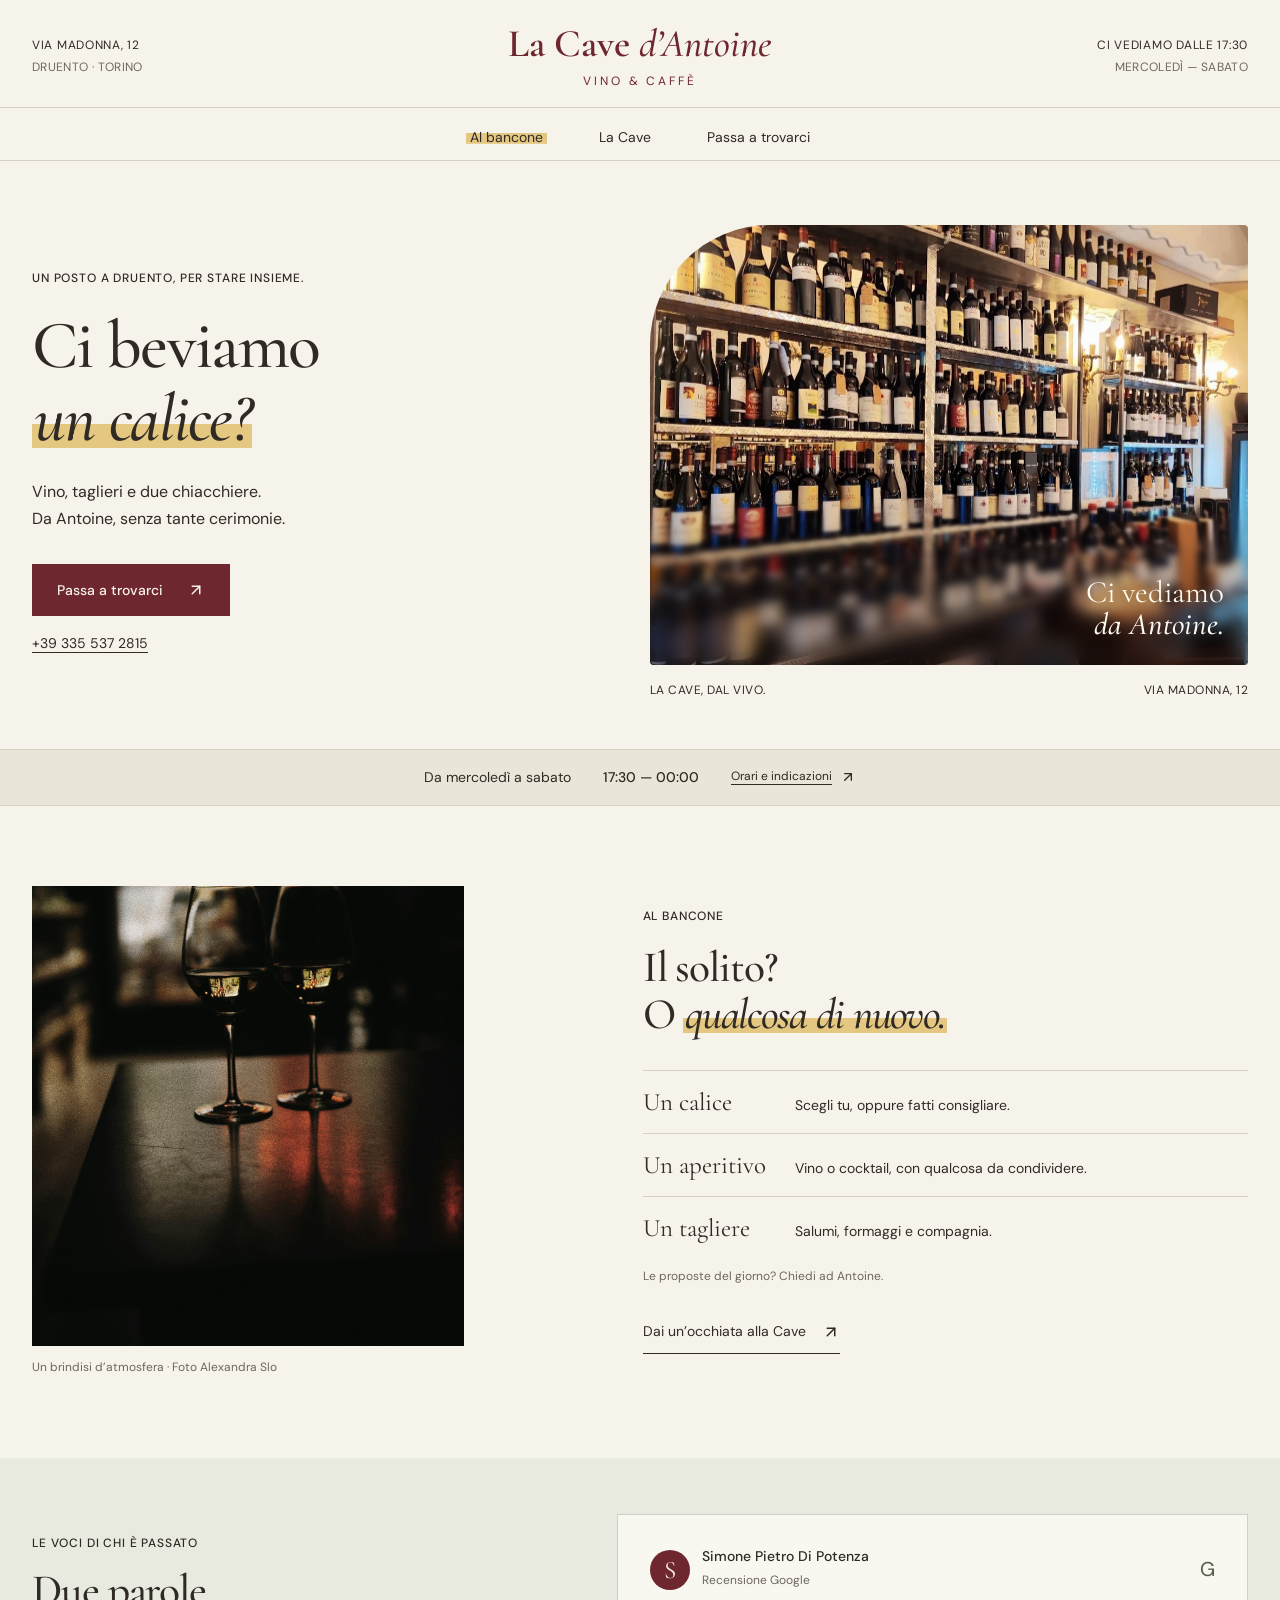
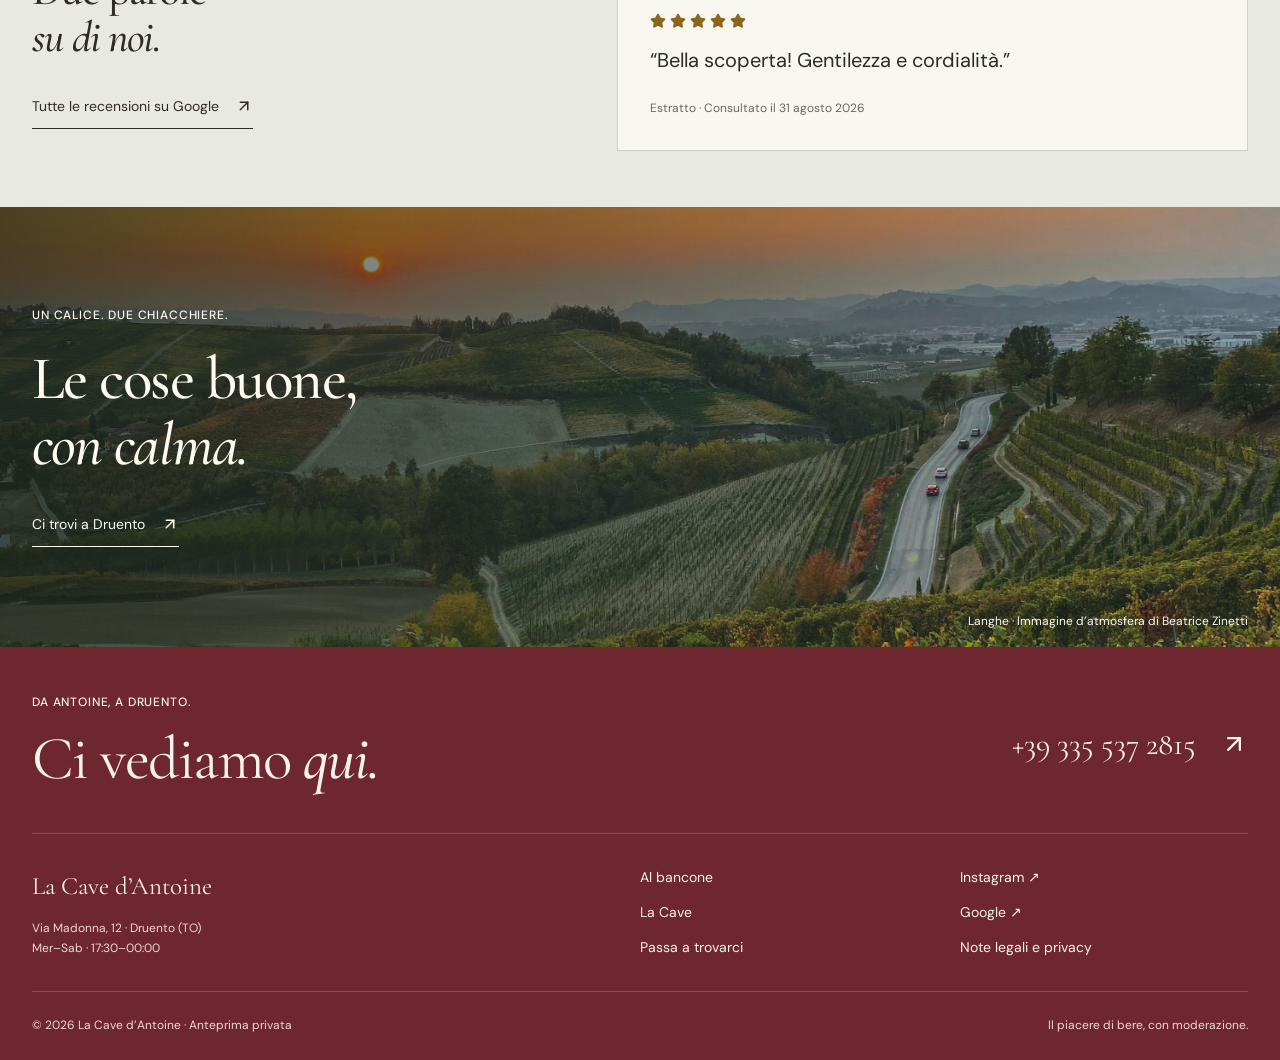
==== commit e6bbf050: "Set the real domain: caveantoine.pages.dev Every page's head still carried the scaffolding placehold" ====
--- a/index.html
+++ b/index.html
@@ -1,12 +1,11 @@
 <!doctype html>
 <html lang="it">
 <head>
-<!-- ⚠ TODO before publishing: replace every "your-domain-here.example" URL below (canonical/og/twitter) with the real live domain. -->
 <meta charset="utf-8">
 <meta name="viewport" content="width=device-width, initial-scale=1">
 <title>La Cave d’Antoine | Un calice a Druento</title>
 <meta name="description" content="Vino, taglieri e due chiacchiere. La Cave d’Antoine, Via Madonna 12 a Druento. Mercoledì–sabato dalle 17:30.">
-<link rel="canonical" href="https://your-domain-here.example/">
+<link rel="canonical" href="https://caveantoine.pages.dev/">
 <link rel="icon" href="assets/images/favicon.svg" type="image/svg+xml">
 <link rel="icon" href="assets/images/favicon-32.png" sizes="32x32" type="image/png">
 <link rel="icon" href="assets/images/favicon-16.png" sizes="16x16" type="image/png">
@@ -17,15 +16,15 @@
 <meta property="og:site_name" content="La Cave d’Antoine">
 <meta property="og:title" content="La Cave d’Antoine | Un calice a Druento">
 <meta property="og:description" content="Vino, taglieri e due chiacchiere. La Cave d’Antoine, Via Madonna 12 a Druento. Mercoledì–sabato dalle 17:30.">
-<meta property="og:url" content="https://your-domain-here.example/">
-<meta property="og:image" content="https://your-domain-here.example/assets/images/og.png">
+<meta property="og:url" content="https://caveantoine.pages.dev/">
+<meta property="og:image" content="https://caveantoine.pages.dev/assets/images/og.png">
 <meta property="og:image:type" content="image/png">
 <meta property="og:image:width" content="1731">
 <meta property="og:image:height" content="909">
 <meta name="twitter:card" content="summary_large_image">
 <meta name="twitter:title" content="La Cave d’Antoine | Un calice a Druento">
 <meta name="twitter:description" content="Vino, taglieri e due chiacchiere. La Cave d’Antoine, Via Madonna 12 a Druento. Mercoledì–sabato dalle 17:30.">
-<meta name="twitter:image" content="https://your-domain-here.example/assets/images/og.png">
+<meta name="twitter:image" content="https://caveantoine.pages.dev/assets/images/og.png">
 <link rel="stylesheet" href="assets/css/style.css">
 </head>
 <body>
